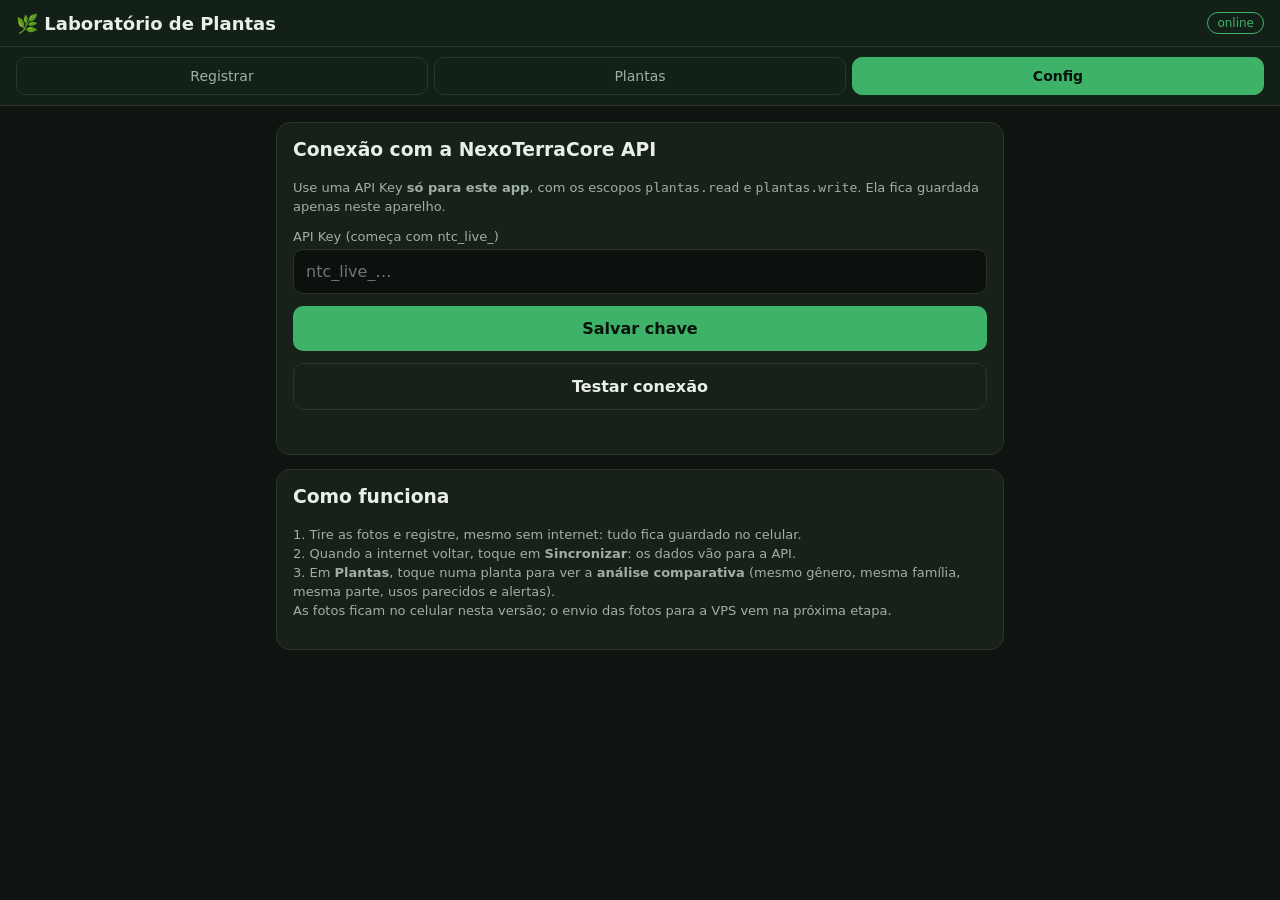
==== plantas/index.html @ c426ad62 "Laboratório de Plantas: PWA offline ligado a /api/plantas" ====
<!doctype html>
<html lang="pt-BR">
<head>
<meta charset="UTF-8">
<meta name="viewport" content="width=device-width, initial-scale=1.0">
<title>Laboratório de Plantas</title>
<meta name="theme-color" content="#1f6f3b">
<link rel="manifest" href="/plantas/manifest.json">
<link rel="icon" href="/icon-192.png">
<style>
  :root { --bg:#0f1410; --card:#18201a; --line:#2a352c; --txt:#e8efe9; --sub:#9fb0a3; --verde:#3fb26a; --verm:#e5484d; --laranja:#e8a33d; --azul:#4d8fe5; }
  * { box-sizing: border-box; }
  body { margin:0; font-family: system-ui, -apple-system, "Segoe UI", sans-serif; background:var(--bg); color:var(--txt); font-size:16px; }
  header { position:sticky; top:0; z-index:5; background:#132017; border-bottom:1px solid var(--line); padding:12px 16px; display:flex; align-items:center; gap:10px; }
  header h1 { font-size:18px; margin:0; flex:1; }
  .pill { font-size:12px; padding:3px 9px; border-radius:20px; border:1px solid currentColor; white-space:nowrap; }
  .on { color:var(--verde); } .off { color:var(--laranja); }
  nav { display:flex; gap:6px; padding:10px 16px; background:#132017; border-bottom:1px solid var(--line); }
  nav button { flex:1; padding:10px; border-radius:10px; border:1px solid var(--line); background:transparent; color:var(--sub); font:inherit; font-size:14px; }
  nav button.ativo { background:var(--verde); color:#06120a; border-color:var(--verde); font-weight:600; }
  main { padding:16px; max-width:760px; margin:0 auto; }
  .tela { display:none; } .tela.ativa { display:block; }
  .card { background:var(--card); border:1px solid var(--line); border-radius:14px; padding:16px; margin-bottom:14px; }
  label { display:block; font-size:13px; color:var(--sub); margin:12px 0 5px; }
  input, select, textarea { width:100%; padding:12px; border-radius:10px; border:1px solid var(--line); background:#0c110d; color:var(--txt); font:inherit; }
  textarea { min-height:70px; }
  .linha { display:flex; gap:10px; } .linha > * { flex:1; }
  .btn { display:inline-flex; align-items:center; justify-content:center; gap:6px; padding:13px 16px; border-radius:10px; border:0; background:var(--verde); color:#06120a; font:inherit; font-weight:600; width:100%; margin-top:12px; }
  .btn.sec { background:transparent; color:var(--txt); border:1px solid var(--line); }
  .aviso { font-size:13px; color:var(--sub); line-height:1.45; }
  .alerta { background:rgba(229,72,77,.12); border:1px solid rgba(229,72,77,.4); color:#ffb4b6; border-radius:10px; padding:10px 12px; font-size:14px; margin-top:10px; }
  .fotos { display:flex; gap:8px; flex-wrap:wrap; margin-top:10px; }
  .fotos img { width:84px; height:84px; object-fit:cover; border-radius:10px; border:1px solid var(--line); }
  .item { display:flex; gap:12px; align-items:center; padding:12px; border:1px solid var(--line); border-radius:12px; margin-bottom:10px; background:var(--card); }
  .item img, .item .semfoto { width:64px; height:64px; border-radius:10px; object-fit:cover; flex-shrink:0; background:#0c110d; display:flex; align-items:center; justify-content:center; color:var(--sub); font-size:22px; }
  .item .info { flex:1; min-width:0; }
  .item strong { display:block; }
  .item em { color:var(--sub); font-size:14px; }
  .badge { display:inline-block; font-size:11px; padding:2px 8px; border-radius:20px; margin-top:4px; margin-right:4px; border:1px solid currentColor; }
  .b-verde { color:var(--verde); } .b-azul { color:var(--azul); } .b-laranja { color:var(--laranja); } .b-verm { color:var(--verm); }
  .rel h4 { margin:14px 0 6px; font-size:14px; color:var(--sub); text-transform:uppercase; letter-spacing:.5px; }
  .rel ul { margin:0; padding-left:18px; } .rel li { margin:4px 0; }
  .msg { margin-top:10px; font-size:14px; color:var(--sub); min-height:18px; }
</style>
</head>
<body>
<header>
  <h1>🌿 Laboratório de Plantas</h1>
  <span id="rede" class="pill">…</span>
  <span id="pendentes" class="pill off" hidden></span>
</header>
<nav>
  <button data-tela="t-registrar" class="ativo">Registrar</button>
  <button data-tela="t-plantas">Plantas</button>
  <button data-tela="t-config">Config</button>
</nav>
<main>

  <section id="t-registrar" class="tela ativa">
    <div class="card">
      <p class="aviso">Registro para <strong>pesquisa botânica</strong>. Registrar uma planta <strong>não</strong> significa que ela é segura para consumo. Nunca consuma planta sem identificação confirmada por especialista.</p>
      <form id="form">
        <input type="hidden" id="f-local">
        <label for="f-foto">Fotos (folha, flor, casca, árvore inteira)</label>
        <input id="f-foto" type="file" accept="image/*" capture="environment" multiple>
        <div id="f-fotos" class="fotos"></div>

        <label for="f-nome">Nome popular *</label>
        <input id="f-nome" required maxlength="160" placeholder="Ex.: Mulungu">
        <label for="f-cientifico">Nome científico</label>
        <input id="f-cientifico" maxlength="200" placeholder="Ex.: Erythrina mulungu (confirme no Pl@ntNet)">
        <div class="linha">
          <div><label for="f-familia">Família</label><input id="f-familia" maxlength="120" placeholder="Ex.: Fabaceae"></div>
          <div><label for="f-parte">Parte de interesse</label><input id="f-parte" maxlength="120" placeholder="casca, folha…"></div>
        </div>
        <div class="linha">
          <div><label for="f-qtd">Nº de pés</label><input id="f-qtd" type="number" min="0" step="1" inputmode="numeric"></div>
          <div><label for="f-status">Status</label>
            <select id="f-status">
              <option value="a_identificar">A identificar</option>
              <option value="identificada">Identificada</option>
              <option value="enviada_pesquisa">Enviada p/ pesquisa</option>
              <option value="descartada">Descartada</option>
            </select></div>
        </div>
        <label for="f-local-desc">Onde está</label>
        <input id="f-local-desc" maxlength="300" placeholder="Ex.: encosta do morro, lado da represa">
        <div class="linha">
          <div><label for="f-lat">Latitude</label><input id="f-lat" type="number" step="any" inputmode="decimal"></div>
          <div><label for="f-lon">Longitude</label><input id="f-lon" type="number" step="any" inputmode="decimal"></div>
        </div>
        <button type="button" class="btn sec" id="b-gps">📍 Usar minha localização</button>
        <label for="f-uso">Uso tradicional relatado (o que se diz da planta)</label>
        <textarea id="f-uso" maxlength="4000"></textarea>
        <label><input type="checkbox" id="f-toxica" style="width:auto"> Tem risco de toxicidade conhecido</label>
        <label for="f-alerta">Alerta de segurança</label>
        <input id="f-alerta" maxlength="2000" placeholder="Ex.: sementes tóxicas">
        <label for="f-notas">Notas de campo</label>
        <textarea id="f-notas" maxlength="4000"></textarea>
        <button type="submit" class="btn" id="b-salvar">💾 Salvar (funciona sem internet)</button>
        <button type="button" class="btn sec" id="b-limpar">Limpar formulário</button>
        <div id="f-msg" class="msg" role="status"></div>
      </form>
    </div>
  </section>

  <section id="t-plantas" class="tela">
    <div class="card">
      <input id="busca" placeholder="Buscar por nome, gênero, família, uso…">
      <button class="btn sec" id="b-sync">🔄 Sincronizar com a API</button>
      <div id="sync-msg" class="msg"></div>
    </div>
    <div id="lista"></div>
    <div id="detalhe" class="card" hidden></div>
  </section>

  <section id="t-config" class="tela">
    <div class="card">
      <h3 style="margin-top:0">Conexão com a NexoTerraCore API</h3>
      <p class="aviso">Use uma API Key <strong>só para este app</strong>, com os escopos <code>plantas.read</code> e <code>plantas.write</code>. Ela fica guardada apenas neste aparelho.</p>
      <label for="c-chave">API Key (começa com ntc_live_)</label>
      <input id="c-chave" type="password" autocomplete="off" placeholder="ntc_live_…">
      <button class="btn" id="b-chave">Salvar chave</button>
      <button class="btn sec" id="b-testar">Testar conexão</button>
      <div id="c-msg" class="msg"></div>
    </div>
    <div class="card">
      <h3 style="margin-top:0">Como funciona</h3>
      <p class="aviso">1. Tire as fotos e registre, mesmo sem internet: tudo fica guardado no celular.<br>
      2. Quando a internet voltar, toque em <strong>Sincronizar</strong>: os dados vão para a API.<br>
      3. Em <strong>Plantas</strong>, toque numa planta para ver a <strong>análise comparativa</strong> (mesmo gênero, mesma família, mesma parte, usos parecidos e alertas).<br>
      As fotos ficam no celular nesta versão; o envio das fotos para a VPS vem na próxima etapa.</p>
    </div>
  </section>
</main>
<script src="/plantas/app.js"></script>
</body>
</html>
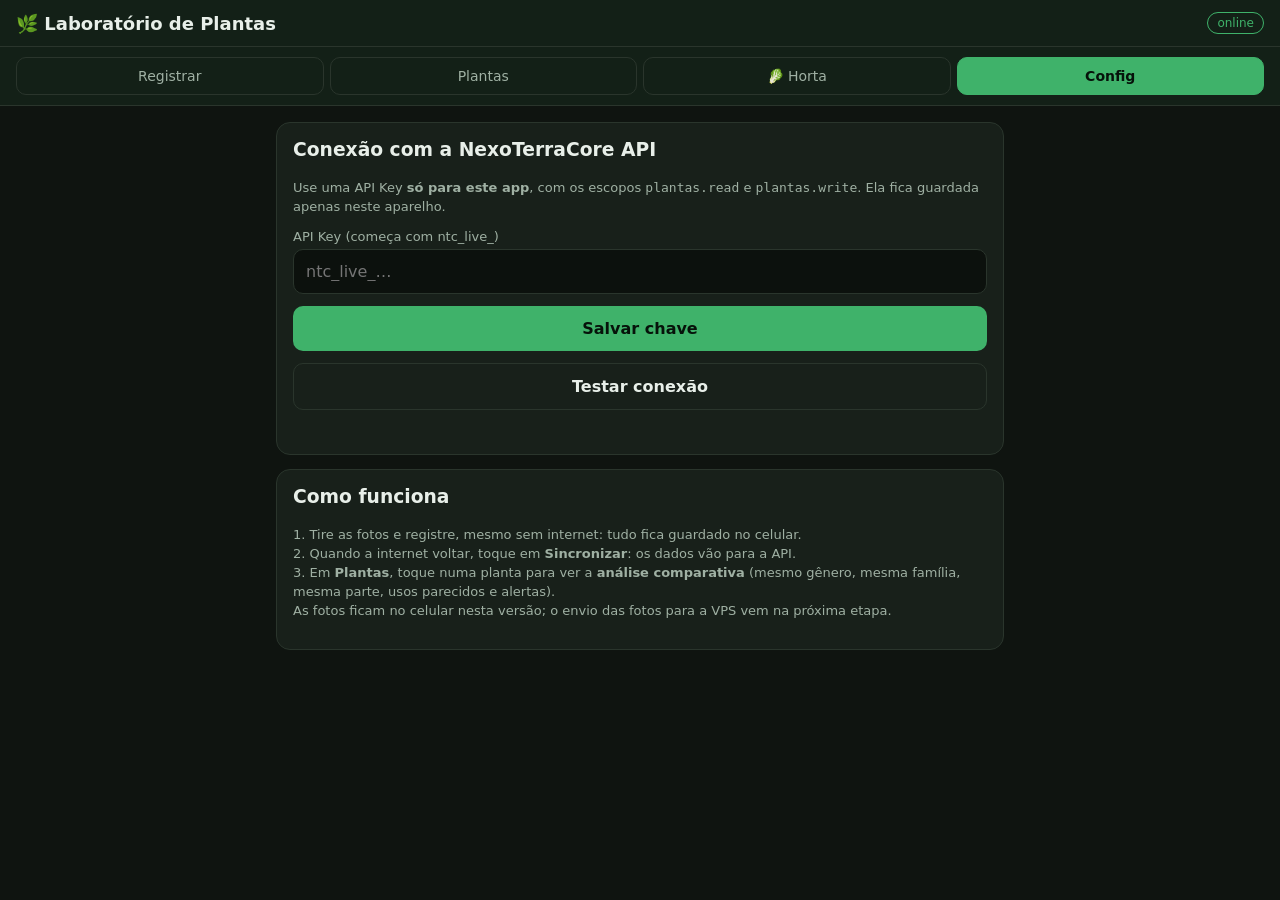
==== commit b66902f9: "App de campo: Horta orgânica com diário de manejo ligado à API (/api/horta), offline-first Co-Author" ====
--- a/plantas/index.html
+++ b/plantas/index.html
@@ -41,6 +41,12 @@
   .rel h4 { margin:14px 0 6px; font-size:14px; color:var(--sub); text-transform:uppercase; letter-spacing:.5px; }
   .rel ul { margin:0; padding-left:18px; } .rel li { margin:4px 0; }
   .msg { margin-top:10px; font-size:14px; color:var(--sub); min-height:18px; }
+  .h-acoes { display:grid; grid-template-columns:repeat(3,minmax(0,1fr)); gap:8px; margin-top:12px; }
+  .h-acoes .btn { width:auto; min-width:0; }
+  .h-acoes .btn { margin-top:0; padding:12px 6px; font-size:22px; line-height:1.15; }
+  .h-acoes .btn small { font-size:12px; font-weight:600; }
+  .h-diario { padding-left:18px; margin:0; } .h-diario li { margin:8px 0; }
+  .h-cant { cursor:pointer; }
 </style>
 </head>
 <body>
@@ -52,6 +58,7 @@
 <nav>
   <button data-tela="t-registrar" class="ativo">Registrar</button>
   <button data-tela="t-plantas">Plantas</button>
+  <button data-tela="t-horta">🥬 Horta</button>
   <button data-tela="t-config">Config</button>
 </nav>
 <main>
@@ -62,7 +69,8 @@
       <form id="form">
         <input type="hidden" id="f-local">
         <label for="f-foto">Fotos (folha, flor, casca, árvore inteira)</label>
-        <input id="f-foto" type="file" accept="image/*" capture="environment" multiple>
+        <input id="f-foto" type="file" accept="image/*" multiple>
+        <p class="aviso">Toque e escolha <strong>Câmera</strong> para fotografar agora ou <strong>Galeria/Arquivos</strong> para usar fotos já tiradas.</p>
         <div id="f-fotos" class="fotos"></div>
 
         <label for="f-nome">Nome popular *</label>
@@ -114,6 +122,30 @@
     <div id="detalhe" class="card" hidden></div>
   </section>
 
+  <section id="t-horta" class="tela">
+    <div class="card">
+      <h3 style="margin-top:0">🥬 Horta orgânica · diário de campo</h3>
+      <p class="aviso">Toque num canteiro e registre o que fez: reguei, semeei, vi praga, colhi… Funciona sem internet; vai para a NexoTerraCore API quando houver rede.</p>
+      <div id="h-lista"></div>
+      <button class="btn sec" id="h-sync">🔄 Sincronizar horta</button>
+      <p class="msg" id="h-msg"></p>
+    </div>
+    <div class="card" id="h-detalhe" hidden></div>
+    <div class="card">
+      <h3 style="margin-top:0">➕ Novo canteiro</h3>
+      <form id="h-form">
+        <label for="hc-nome">Nome *</label><input id="hc-nome" maxlength="80" placeholder="Ex.: Canteiro 1 · perto da represa">
+        <div class="linha"><div><label for="hc-larg">Largura (m)</label><input id="hc-larg" type="number" min="0.1" max="50" step="0.1" placeholder="1"></div>
+          <div><label for="hc-comp">Comprimento (m)</label><input id="hc-comp" type="number" min="0.1" max="500" step="0.1" placeholder="5"></div></div>
+        <label for="hc-local">Onde fica</label><input id="hc-local" maxlength="300" placeholder="Ex.: atrás da casa, perto da caixa d'água">
+        <div class="linha"><div><label for="hc-lat">Latitude</label><input id="hc-lat" type="number" step="any"></div><div><label for="hc-lon">Longitude</label><input id="hc-lon" type="number" step="any"></div></div>
+        <button type="button" class="btn sec" id="hc-gps">📍 Usar minha localização</button>
+        <button class="btn" type="submit">Criar canteiro na API</button>
+      </form>
+      <p class="aviso">Dica real: canteiro com 1 m de largura (alcança o meio sem pisar), 20–30 cm de altura e caminhos de 40–50 cm.</p>
+    </div>
+  </section>
+
   <section id="t-config" class="tela">
     <div class="card">
       <h3 style="margin-top:0">Conexão com a NexoTerraCore API</h3>
@@ -134,5 +166,6 @@
   </section>
 </main>
 <script src="/plantas/app.js"></script>
+<script src="/plantas/horta.js"></script>
 </body>
 </html>
